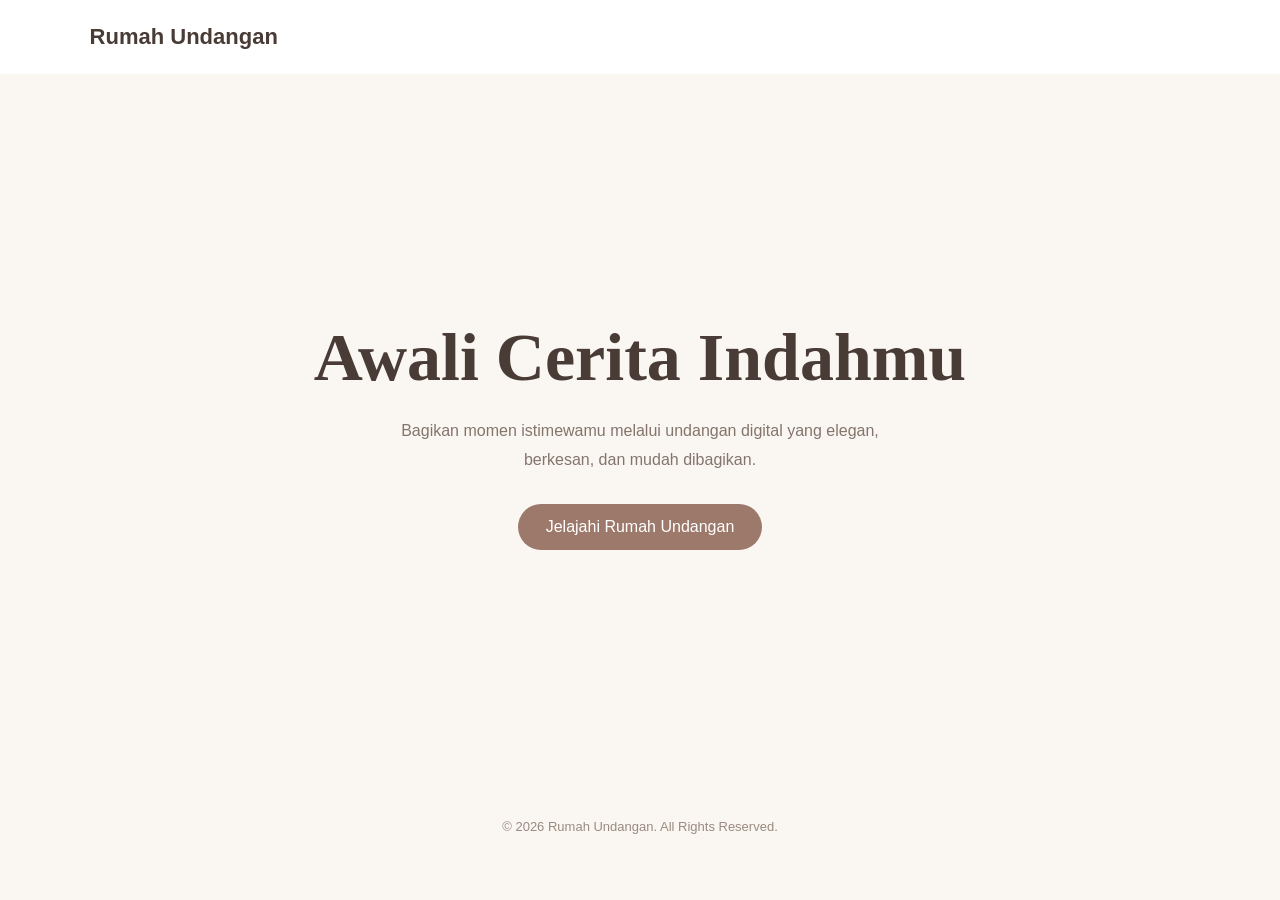
==== index.html @ f2d483fb "Index.html" ====
<!DOCTYPE html>
<html lang="id">
<head>
  <meta charset="UTF-8">
  <meta name="viewport" content="width=device-width, initial-scale=1.0">
  <meta name="theme-color" content="#f8f4ef">
  <title>Rumah Undangan | Undangan Digital</title>
  <meta name="description" content="Rumah Undangan - Layanan undangan digital elegan untuk hari istimewa Anda.">
  <style>
    * { box-sizing: border-box; margin: 0; padding: 0; }
    body {
      font-family: Arial, sans-serif;
      background: #faf7f2;
      color: #493b35;
    }
    header {
      padding: 24px 7%;
      display: flex;
      justify-content: space-between;
      align-items: center;
      background: white;
    }
    .logo { font-size: 22px; font-weight: bold; }
    .hero {
      min-height: 80vh;
      display: flex;
      flex-direction: column;
      justify-content: center;
      align-items: center;
      text-align: center;
      padding: 40px 20px;
    }
    .hero h1 {
      font-family: Georgia, serif;
      font-size: clamp(38px, 7vw, 68px);
      margin-bottom: 20px;
    }
    .hero p {
      max-width: 500px;
      line-height: 1.8;
      color: #84746b;
    }
    .button {
      display: inline-block;
      margin-top: 30px;
      padding: 14px 28px;
      border-radius: 30px;
      background: #9d796b;
      color: white;
      text-decoration: none;
    }
    footer {
      padding: 25px;
      text-align: center;
      color: #9a8a80;
      font-size: 13px;
    }
  </style>
</head>
<body>
  <header>
    <div class="logo">Rumah Undangan</div>
  </header>

  <main class="hero">
    <h1>Awali Cerita Indahmu</h1>
    <p>
      Bagikan momen istimewamu melalui undangan digital
      yang elegan, berkesan, dan mudah dibagikan.
    </p>
    <a href="#tentang" class="button">Jelajahi Rumah Undangan</a>
  </main>

  <footer id="tentang">
    © 2026 Rumah Undangan. All Rights Reserved.
  </footer>
</body>
</html>
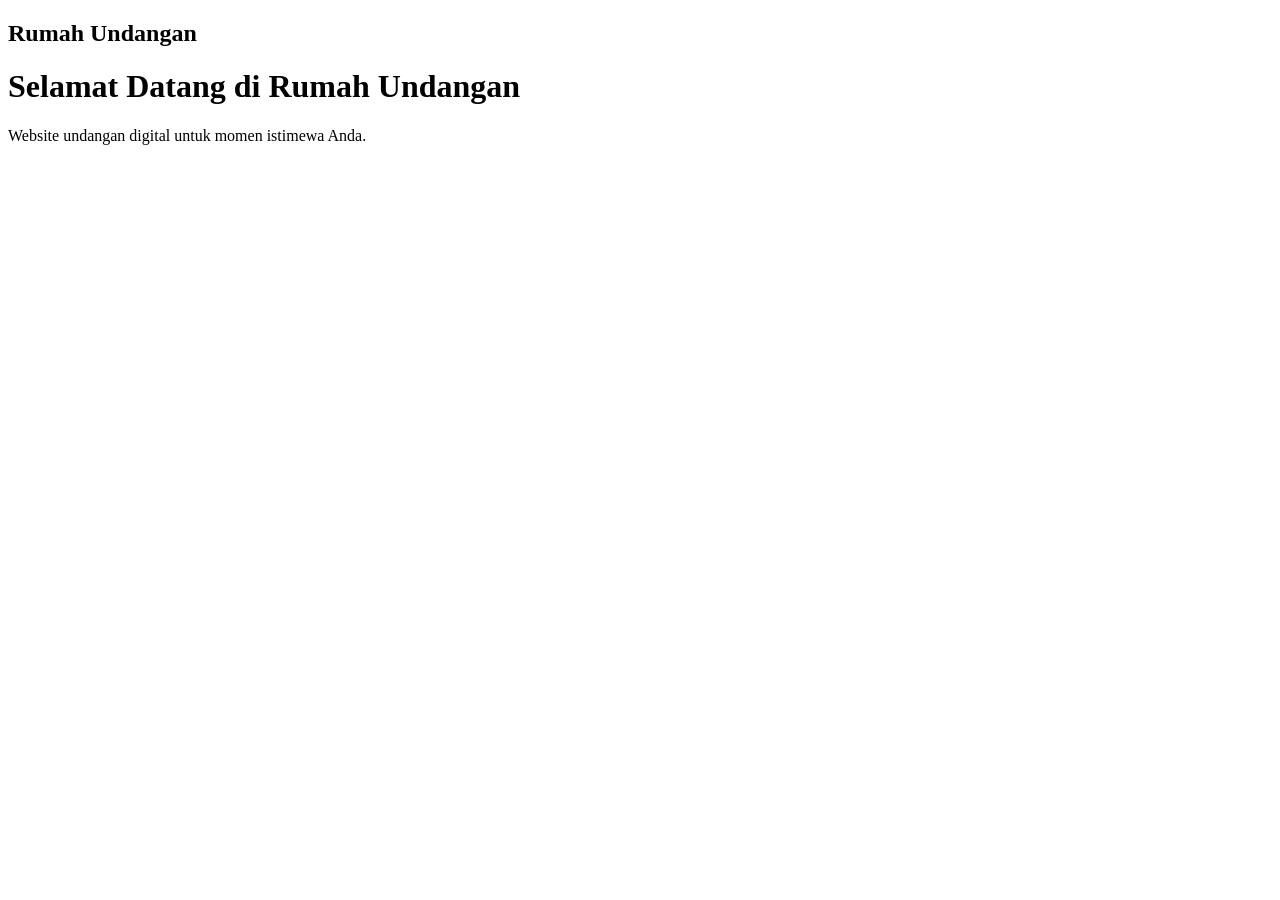
==== commit 4210bf46: "Refactor index.html structure and metadata Updated the title and description meta tags, modified the" ====
--- a/index.html
+++ b/index.html
@@ -4,76 +4,27 @@
 <head>
   <meta charset="UTF-8">
   <meta name="viewport" content="width=device-width, initial-scale=1.0">
-  <meta name="theme-color" content="#f8f4ef">
-  <title>Rumah Undangan | Undangan Digital</title>
-  <meta name="description" content="Rumah Undangan - Layanan undangan digital elegan untuk hari istimewa Anda.">
-  <style>
-    * { box-sizing: border-box; margin: 0; padding: 0; }
-    body {
-      font-family: Arial, sans-serif;
-      background: #faf7f2;
-      color: #493b35;
-    }
-    header {
-      padding: 24px 7%;
-      display: flex;
-      justify-content: space-between;
-      align-items: center;
-      background: white;
-    }
-    .logo { font-size: 22px; font-weight: bold; }
-    .hero {
-      min-height: 80vh;
-      display: flex;
-      flex-direction: column;
-      justify-content: center;
-      align-items: center;
-      text-align: center;
-      padding: 40px 20px;
-    }
-    .hero h1 {
-      font-family: Georgia, serif;
-      font-size: clamp(38px, 7vw, 68px);
-      margin-bottom: 20px;
-    }
-    .hero p {
-      max-width: 500px;
-      line-height: 1.8;
-      color: #84746b;
-    }
-    .button {
-      display: inline-block;
-      margin-top: 30px;
-      padding: 14px 28px;
-      border-radius: 30px;
-      background: #9d796b;
-      color: white;
-      text-decoration: none;
-    }
-    footer {
-      padding: 25px;
-      text-align: center;
-      color: #9a8a80;
-      font-size: 13px;
-    }
-  </style>
+
+  <title>Rumah Undangan</title>
+
+  <meta name="description"
+    content="Rumah Undangan - Undangan digital elegan untuk hari istimewa Anda.">
+
+  <link rel="stylesheet" href="assets/css/style.css">
 </head>
+
 <body>
-  <header>
-    <div class="logo">Rumah Undangan</div>
+
+  <header class="container">
+    <h2>Rumah Undangan</h2>
   </header>
 
-  <main class="hero">
-    <h1>Awali Cerita Indahmu</h1>
-    <p>
-      Bagikan momen istimewamu melalui undangan digital
-      yang elegan, berkesan, dan mudah dibagikan.
-    </p>
-    <a href="#tentang" class="button">Jelajahi Rumah Undangan</a>
+  <main class="container">
+    <h1>Selamat Datang di Rumah Undangan</h1>
+    <p>Website undangan digital untuk momen istimewa Anda.</p>
   </main>
 
-  <footer id="tentang">
-    © 2026 Rumah Undangan. All Rights Reserved.
-  </footer>
+  <script src="assets/js/main.js"></script>
+
 </body>
 </html>
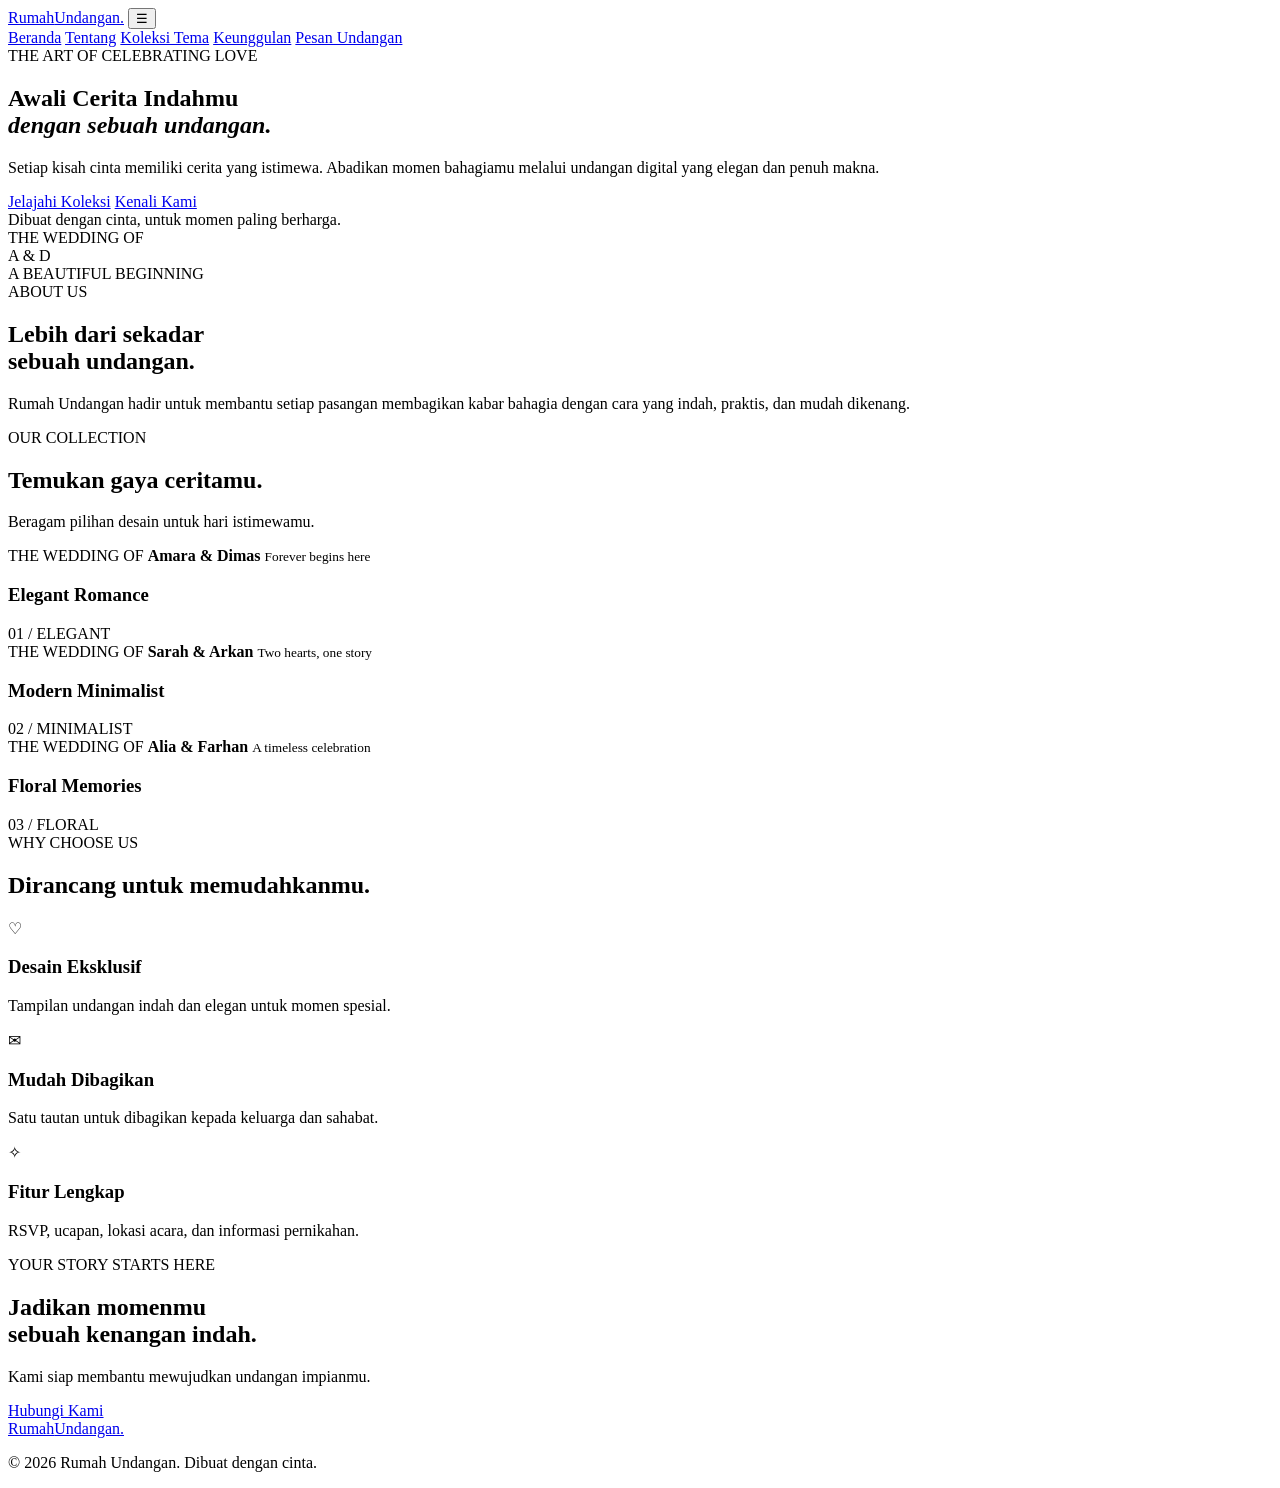
==== commit 76f7ad32: "Update title and enhance meta description in index.html" ====
--- a/index.html
+++ b/index.html
@@ -4,25 +4,170 @@
 <head>
   <meta charset="UTF-8">
   <meta name="viewport" content="width=device-width, initial-scale=1.0">
+  <meta name="theme-color" content="#faf7f2">
 
-  <title>Rumah Undangan</title>
+  <title>Rumah Undangan — Undangan Digital Elegan</title>
+  <meta name="description" content="Buat momen istimewamu semakin berkesan bersama Rumah Undangan.">
 
-  <meta name="description"
-    content="Rumah Undangan - Undangan digital elegan untuk hari istimewa Anda.">
+  <link rel="preconnect" href="https://fonts.googleapis.com">
+  <link rel="preconnect" href="https://fonts.gstatic.com" crossorigin>
+  <link href="https://fonts.googleapis.com/css2?family=DM+Sans:wght@400;500;600;700&family=Playfair+Display:wght@400;500;600;700&display=swap" rel="stylesheet">
 
   <link rel="stylesheet" href="assets/css/style.css">
 </head>
 
 <body>
 
-  <header class="container">
-    <h2>Rumah Undangan</h2>
+  <header class="navbar">
+    <a href="#" class="brand">Rumah<span>Undangan.</span></a>
+
+    <button class="menu-toggle" id="menuToggle" aria-label="Buka menu" aria-expanded="false">
+      ☰
+    </button>
+
+    <nav class="nav-links" id="navLinks">
+      <a href="#home">Beranda</a>
+      <a href="#tentang">Tentang</a>
+      <a href="#tema">Koleksi Tema</a>
+      <a href="#fitur">Keunggulan</a>
+      <a href="#kontak" class="nav-cta">Pesan Undangan</a>
+    </nav>
   </header>
 
-  <main class="container">
-    <h1>Selamat Datang di Rumah Undangan</h1>
-    <p>Website undangan digital untuk momen istimewa Anda.</p>
+  <main>
+
+    <section class="hero" id="home">
+      <div class="hero-content">
+        <span class="eyebrow">THE ART OF CELEBRATING LOVE</span>
+
+        <h1>Awali Cerita Indahmu<br>
+          <em>dengan sebuah undangan.</em>
+        </h1>
+
+        <p>
+          Setiap kisah cinta memiliki cerita yang istimewa.
+          Abadikan momen bahagiamu melalui undangan digital
+          yang elegan dan penuh makna.
+        </p>
+
+        <div class="hero-actions">
+          <a href="#tema" class="btn-primary">Jelajahi Koleksi</a>
+          <a href="#tentang" class="btn-secondary">Kenali Kami</a>
+        </div>
+
+        <div class="hero-note">
+          Dibuat dengan cinta, untuk momen paling berharga.
+        </div>
+      </div>
+
+      <div class="hero-decoration">
+        <div class="decoration-card">
+          <span class="card-small">THE WEDDING OF</span>
+          <div class="card-names">A & D</div>
+          <div class="card-line"></div>
+          <span class="card-date">A BEAUTIFUL BEGINNING</span>
+        </div>
+      </div>
+    </section>
+
+    <section class="intro section" id="tentang">
+      <span class="eyebrow">ABOUT US</span>
+      <h2>Lebih dari sekadar<br>sebuah undangan.</h2>
+      <p>
+        Rumah Undangan hadir untuk membantu setiap pasangan
+        membagikan kabar bahagia dengan cara yang indah,
+        praktis, dan mudah dikenang.
+      </p>
+    </section>
+
+    <section class="themes section" id="tema">
+      <div class="section-heading">
+        <div>
+          <span class="eyebrow">OUR COLLECTION</span>
+          <h2>Temukan gaya ceritamu.</h2>
+        </div>
+        <p>Beragam pilihan desain untuk hari istimewamu.</p>
+      </div>
+
+      <div class="theme-grid">
+        <article class="theme-card">
+          <div class="theme-preview theme-one">
+            <span>THE WEDDING OF</span>
+            <strong>Amara & Dimas</strong>
+            <small>Forever begins here</small>
+          </div>
+          <div class="theme-info">
+            <h3>Elegant Romance</h3>
+            <span>01 / ELEGANT</span>
+          </div>
+        </article>
+
+        <article class="theme-card">
+          <div class="theme-preview theme-two">
+            <span>THE WEDDING OF</span>
+            <strong>Sarah & Arkan</strong>
+            <small>Two hearts, one story</small>
+          </div>
+          <div class="theme-info">
+            <h3>Modern Minimalist</h3>
+            <span>02 / MINIMALIST</span>
+          </div>
+        </article>
+
+        <article class="theme-card">
+          <div class="theme-preview theme-three">
+            <span>THE WEDDING OF</span>
+            <strong>Alia & Farhan</strong>
+            <small>A timeless celebration</small>
+          </div>
+          <div class="theme-info">
+            <h3>Floral Memories</h3>
+            <span>03 / FLORAL</span>
+          </div>
+        </article>
+      </div>
+    </section>
+
+    <section class="features section" id="fitur">
+      <span class="eyebrow">WHY CHOOSE US</span>
+      <h2>Dirancang untuk memudahkanmu.</h2>
+
+      <div class="feature-grid">
+        <article>
+          <div class="feature-icon">♡</div>
+          <h3>Desain Eksklusif</h3>
+          <p>Tampilan undangan indah dan elegan untuk momen spesial.</p>
+        </article>
+
+        <article>
+          <div class="feature-icon">✉</div>
+          <h3>Mudah Dibagikan</h3>
+          <p>Satu tautan untuk dibagikan kepada keluarga dan sahabat.</p>
+        </article>
+
+        <article>
+          <div class="feature-icon">✧</div>
+          <h3>Fitur Lengkap</h3>
+          <p>RSVP, ucapan, lokasi acara, dan informasi pernikahan.</p>
+        </article>
+      </div>
+    </section>
+
+    <section class="closing section" id="kontak">
+      <span class="eyebrow">YOUR STORY STARTS HERE</span>
+      <h2>Jadikan momenmu<br>sebuah kenangan indah.</h2>
+      <p>Kami siap membantu mewujudkan undangan impianmu.</p>
+      <a href="https://wa.me/62XXXXXXXXXXX" class="btn-primary">
+        Hubungi Kami
+      </a>
+    </section>
+
   </main>
+
+  <footer>
+    <a href="#" class="brand">Rumah<span>Undangan.</span></a>
+    <p>© 2026 Rumah Undangan. Dibuat dengan cinta.</p>
+  </footer>
 
   <script src="assets/js/main.js"></script>
 
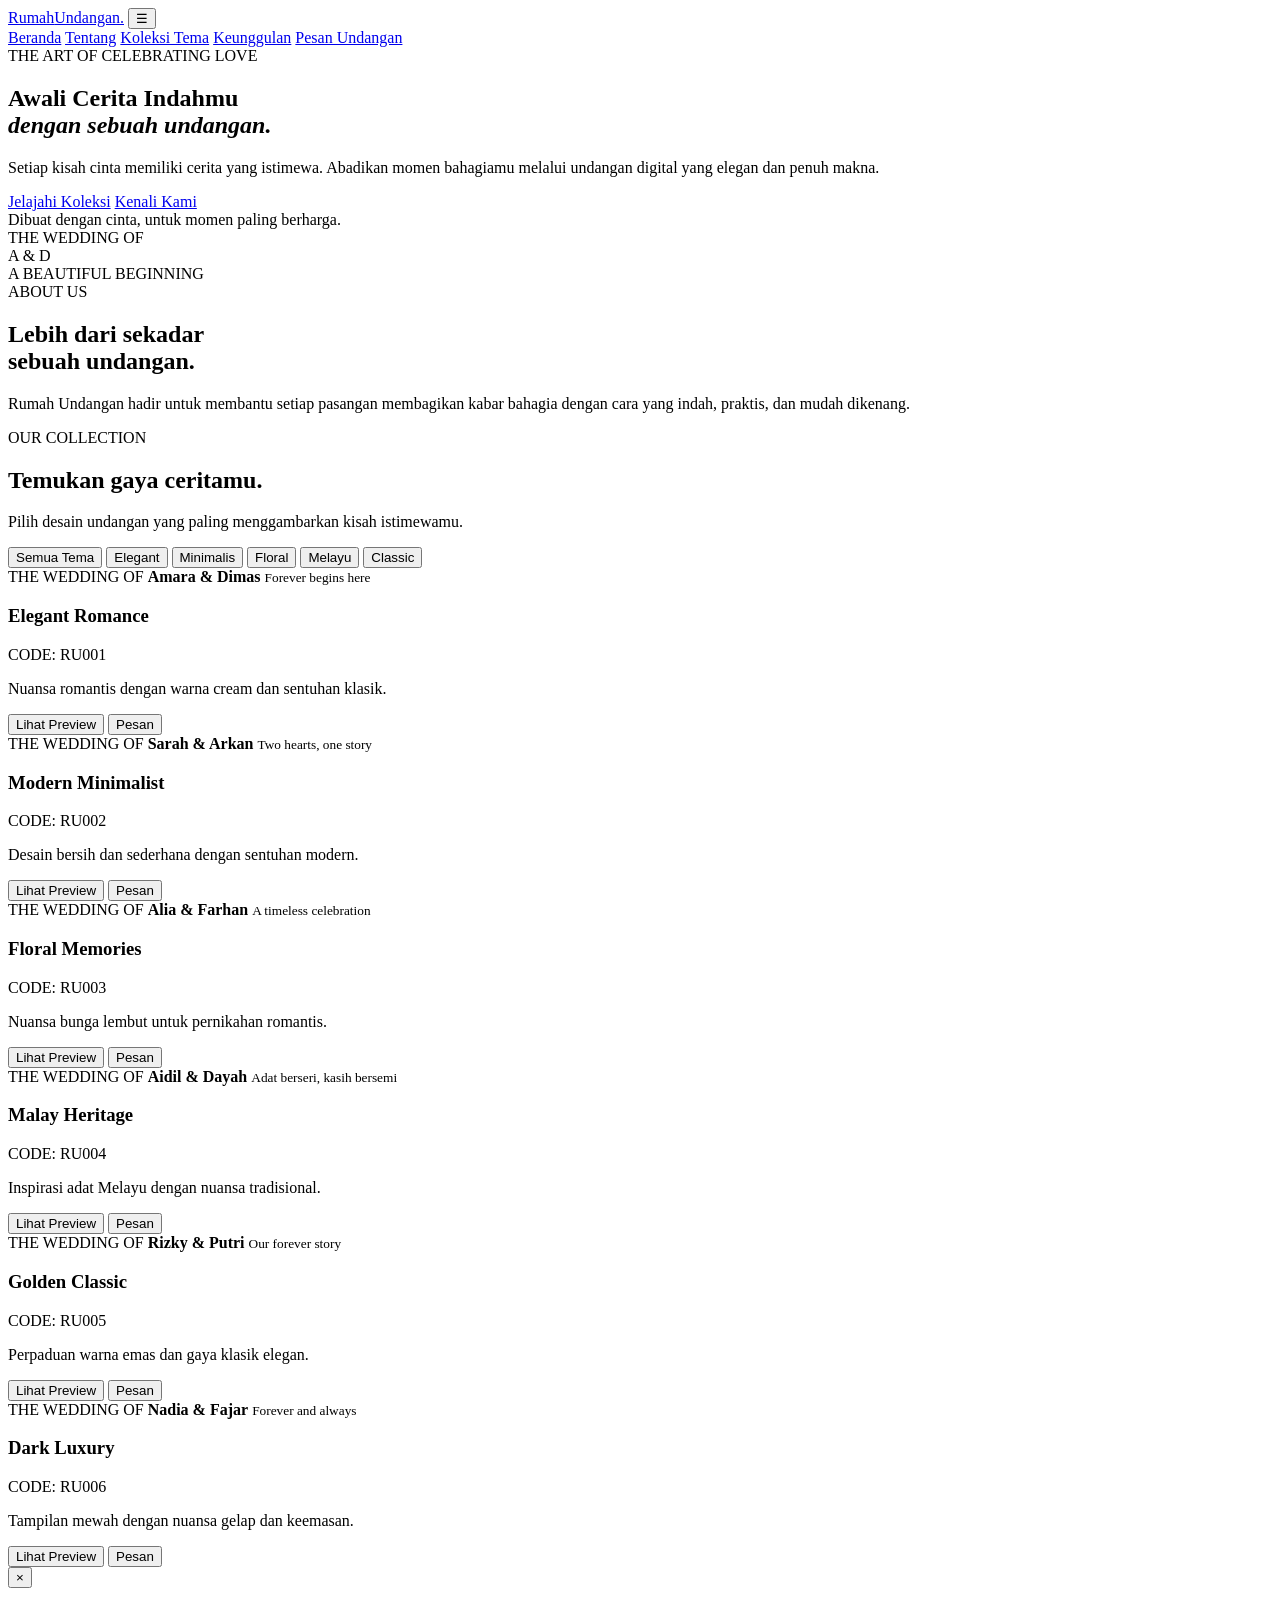
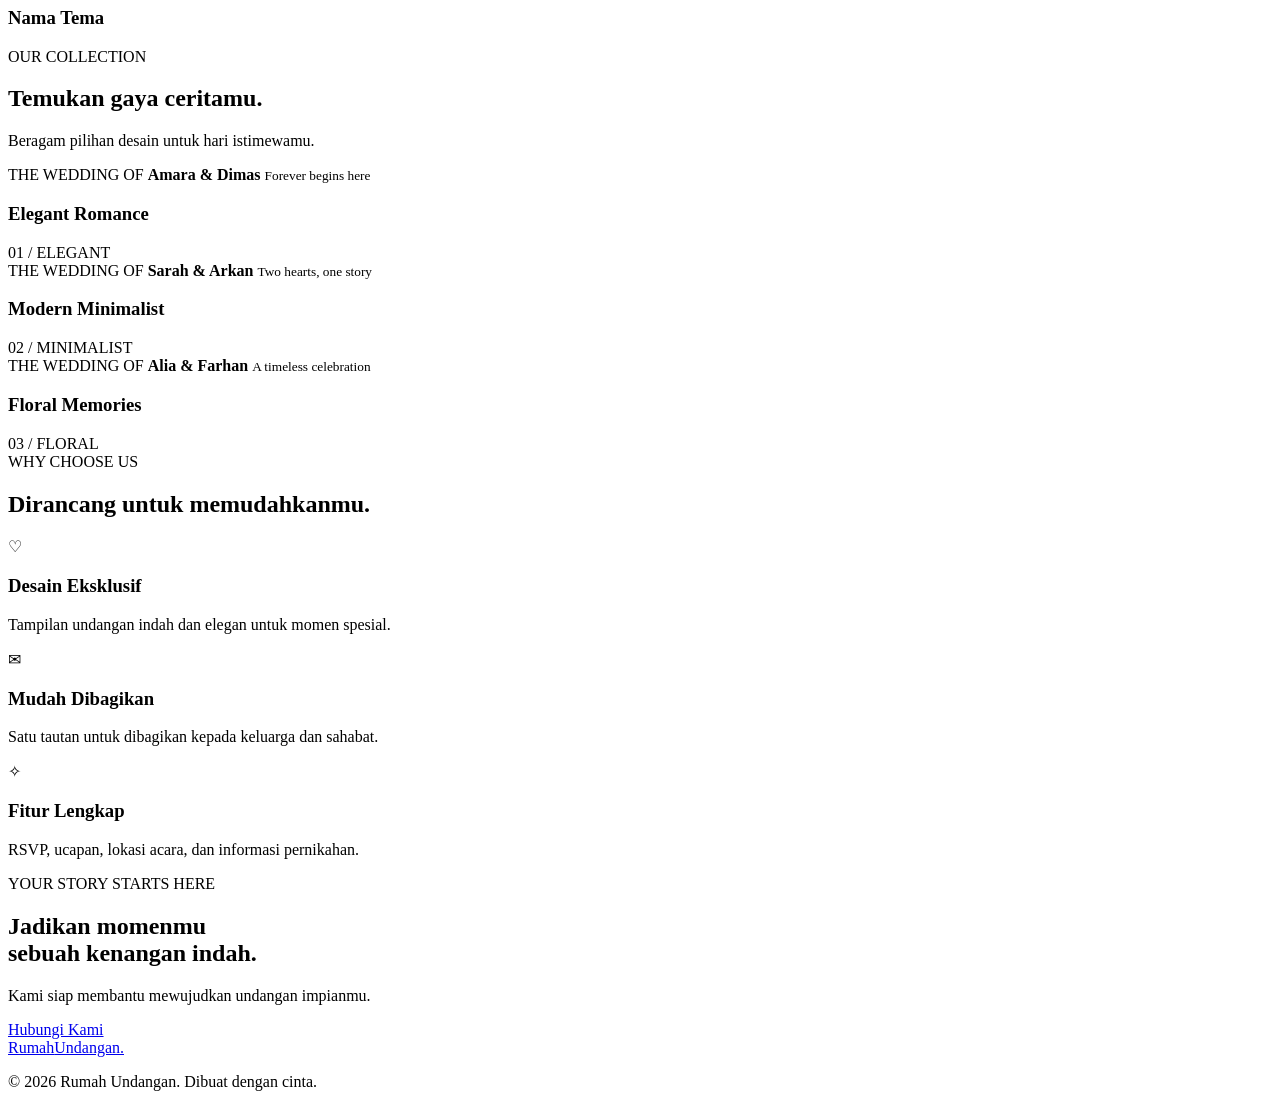
==== commit d775c947: "Add theme section with various wedding themes" ====
--- a/index.html
+++ b/index.html
@@ -80,7 +80,173 @@
       </p>
     </section>
 
-    <section class="themes section" id="tema">
+    
+<section class="themes section" id="tema">
+
+  <div class="section-heading">
+    <div>
+      <span class="eyebrow">OUR COLLECTION</span>
+      <h2>Temukan gaya ceritamu.</h2>
+    </div>
+    <p>Pilih desain undangan yang paling menggambarkan kisah istimewamu.</p>
+  </div>
+
+  <div class="theme-filters">
+    <button class="filter-btn active" data-filter="all">Semua Tema</button>
+    <button class="filter-btn" data-filter="elegant">Elegant</button>
+    <button class="filter-btn" data-filter="minimal">Minimalis</button>
+    <button class="filter-btn" data-filter="floral">Floral</button>
+    <button class="filter-btn" data-filter="malay">Melayu</button>
+    <button class="filter-btn" data-filter="classic">Classic</button>
+  </div>
+
+  <div class="theme-grid">
+
+    <article class="theme-card catalog-card"
+      data-category="elegant"
+      data-name="Elegant Romance"
+      data-code="RU001">
+
+      <div class="theme-preview preview-elegant">
+        <span>THE WEDDING OF</span>
+        <strong>Amara & Dimas</strong>
+        <small>Forever begins here</small>
+      </div>
+
+      <div class="theme-info">
+        <h3>Elegant Romance</h3>
+        <div class="theme-code">CODE: RU001</div>
+        <p class="theme-description">Nuansa romantis dengan warna cream dan sentuhan klasik.</p>
+        <div class="theme-actions">
+          <button class="preview-theme">Lihat Preview</button>
+          <button class="order-theme">Pesan</button>
+        </div>
+      </div>
+    </article>
+
+    <article class="theme-card catalog-card"
+      data-category="minimal"
+      data-name="Modern Minimalist"
+      data-code="RU002">
+
+      <div class="theme-preview preview-minimal">
+        <span>THE WEDDING OF</span>
+        <strong>Sarah & Arkan</strong>
+        <small>Two hearts, one story</small>
+      </div>
+
+      <div class="theme-info">
+        <h3>Modern Minimalist</h3>
+        <div class="theme-code">CODE: RU002</div>
+        <p class="theme-description">Desain bersih dan sederhana dengan sentuhan modern.</p>
+        <div class="theme-actions">
+          <button class="preview-theme">Lihat Preview</button>
+          <button class="order-theme">Pesan</button>
+        </div>
+      </div>
+    </article>
+
+    <article class="theme-card catalog-card"
+      data-category="floral"
+      data-name="Floral Memories"
+      data-code="RU003">
+
+      <div class="theme-preview preview-floral">
+        <span>THE WEDDING OF</span>
+        <strong>Alia & Farhan</strong>
+        <small>A timeless celebration</small>
+      </div>
+
+      <div class="theme-info">
+        <h3>Floral Memories</h3>
+        <div class="theme-code">CODE: RU003</div>
+        <p class="theme-description">Nuansa bunga lembut untuk pernikahan romantis.</p>
+        <div class="theme-actions">
+          <button class="preview-theme">Lihat Preview</button>
+          <button class="order-theme">Pesan</button>
+        </div>
+      </div>
+    </article>
+
+    <article class="theme-card catalog-card"
+      data-category="malay"
+      data-name="Malay Heritage"
+      data-code="RU004">
+
+      <div class="theme-preview preview-malay">
+        <span>THE WEDDING OF</span>
+        <strong>Aidil & Dayah</strong>
+        <small>Adat berseri, kasih bersemi</small>
+      </div>
+
+      <div class="theme-info">
+        <h3>Malay Heritage</h3>
+        <div class="theme-code">CODE: RU004</div>
+        <p class="theme-description">Inspirasi adat Melayu dengan nuansa tradisional.</p>
+        <div class="theme-actions">
+          <button class="preview-theme">Lihat Preview</button>
+          <button class="order-theme">Pesan</button>
+        </div>
+      </div>
+    </article>
+
+    <article class="theme-card catalog-card"
+      data-category="classic"
+      data-name="Golden Classic"
+      data-code="RU005">
+
+      <div class="theme-preview preview-classic">
+        <span>THE WEDDING OF</span>
+        <strong>Rizky & Putri</strong>
+        <small>Our forever story</small>
+      </div>
+
+      <div class="theme-info">
+        <h3>Golden Classic</h3>
+        <div class="theme-code">CODE: RU005</div>
+        <p class="theme-description">Perpaduan warna emas dan gaya klasik elegan.</p>
+        <div class="theme-actions">
+          <button class="preview-theme">Lihat Preview</button>
+          <button class="order-theme">Pesan</button>
+        </div>
+      </div>
+    </article>
+
+    <article class="theme-card catalog-card"
+      data-category="elegant"
+      data-name="Dark Luxury"
+      data-code="RU006">
+
+      <div class="theme-preview preview-dark">
+        <span>THE WEDDING OF</span>
+        <strong>Nadia & Fajar</strong>
+        <small>Forever and always</small>
+      </div>
+
+      <div class="theme-info">
+        <h3>Dark Luxury</h3>
+        <div class="theme-code">CODE: RU006</div>
+        <p class="theme-description">Tampilan mewah dengan nuansa gelap dan keemasan.</p>
+        <div class="theme-actions">
+          <button class="preview-theme">Lihat Preview</button>
+          <button class="order-theme">Pesan</button>
+        </div>
+      </div>
+    </article>
+
+  </div>
+
+</section>
+
+<div class="theme-modal" id="themeModal">
+  <div class="modal-content">
+    <button class="modal-close" aria-label="Tutup">&times;</button>
+    <div class="modal-preview"></div>
+    <h3 class="modal-title">Nama Tema</h3>
+    <p class="modal-description"></p>
+  </div>
+</div>
+    
       <div class="section-heading">
         <div>
           <span class="eyebrow">OUR COLLECTION</span>
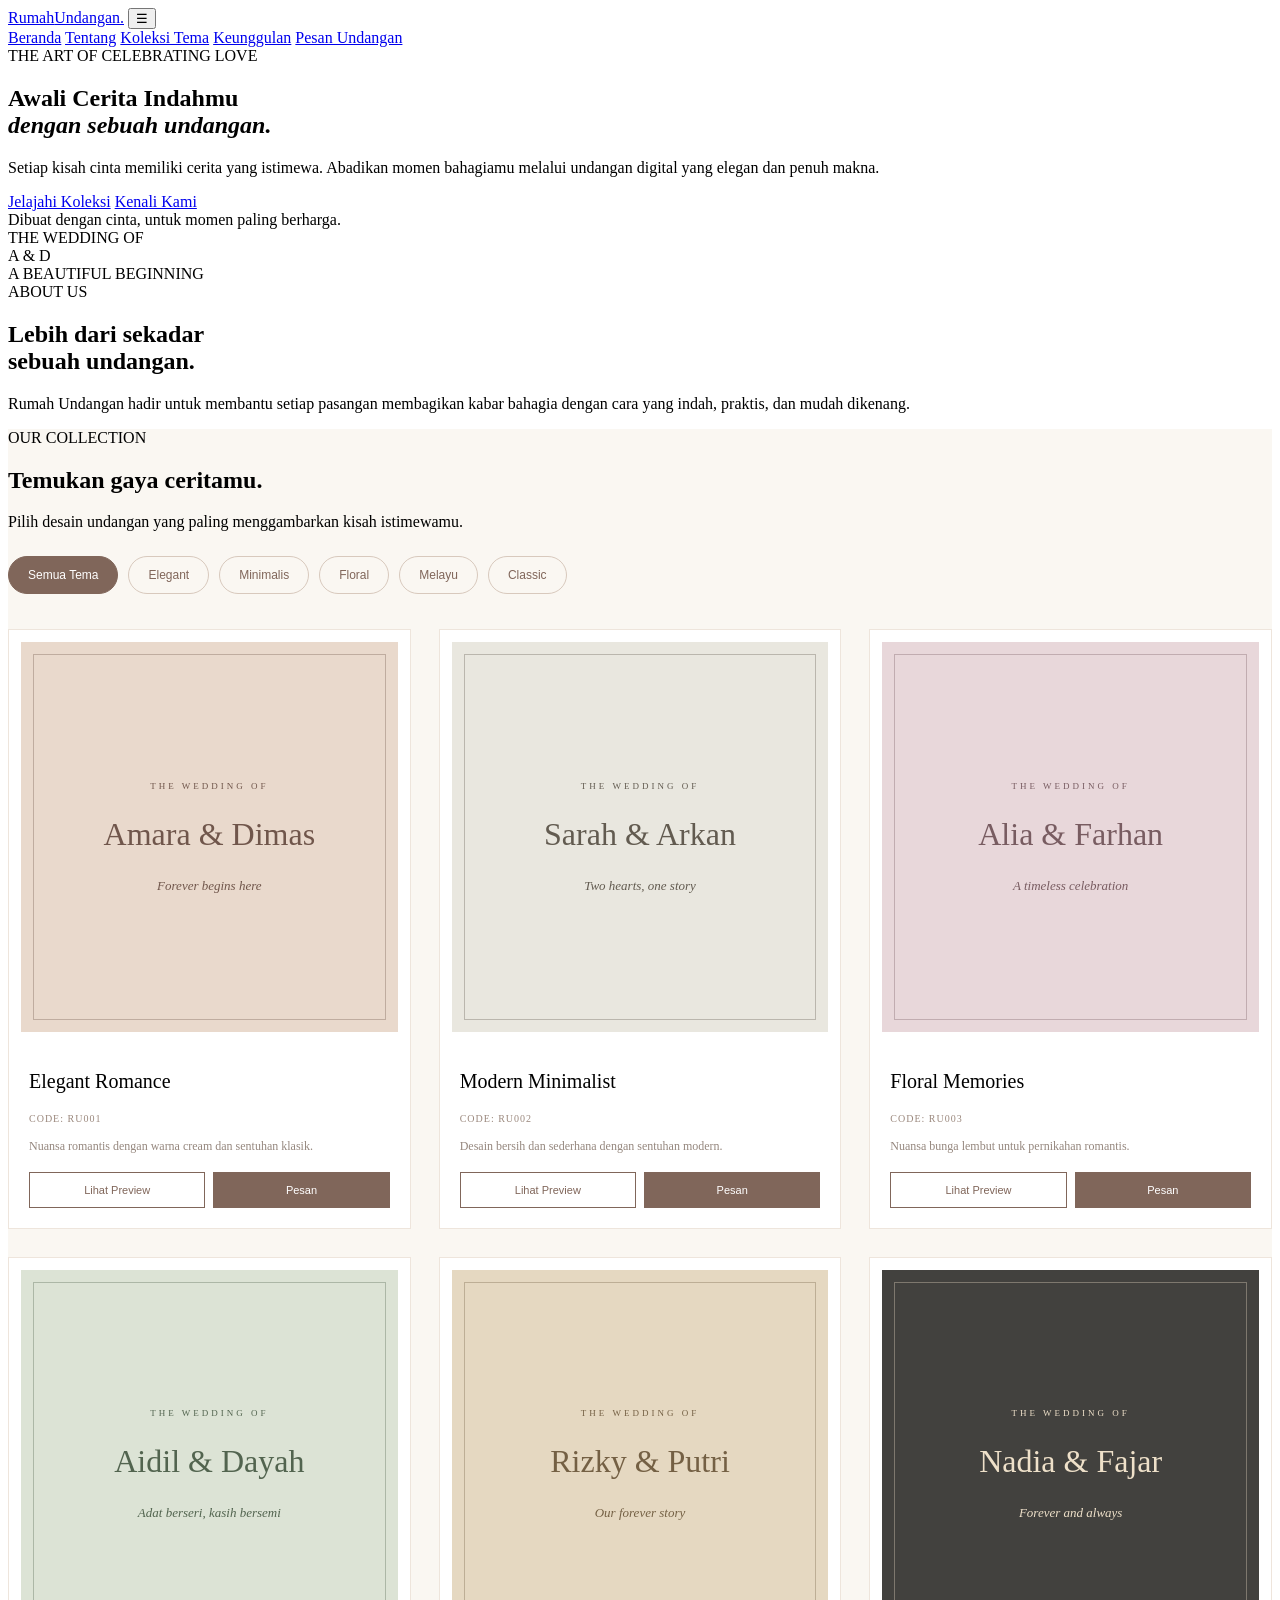
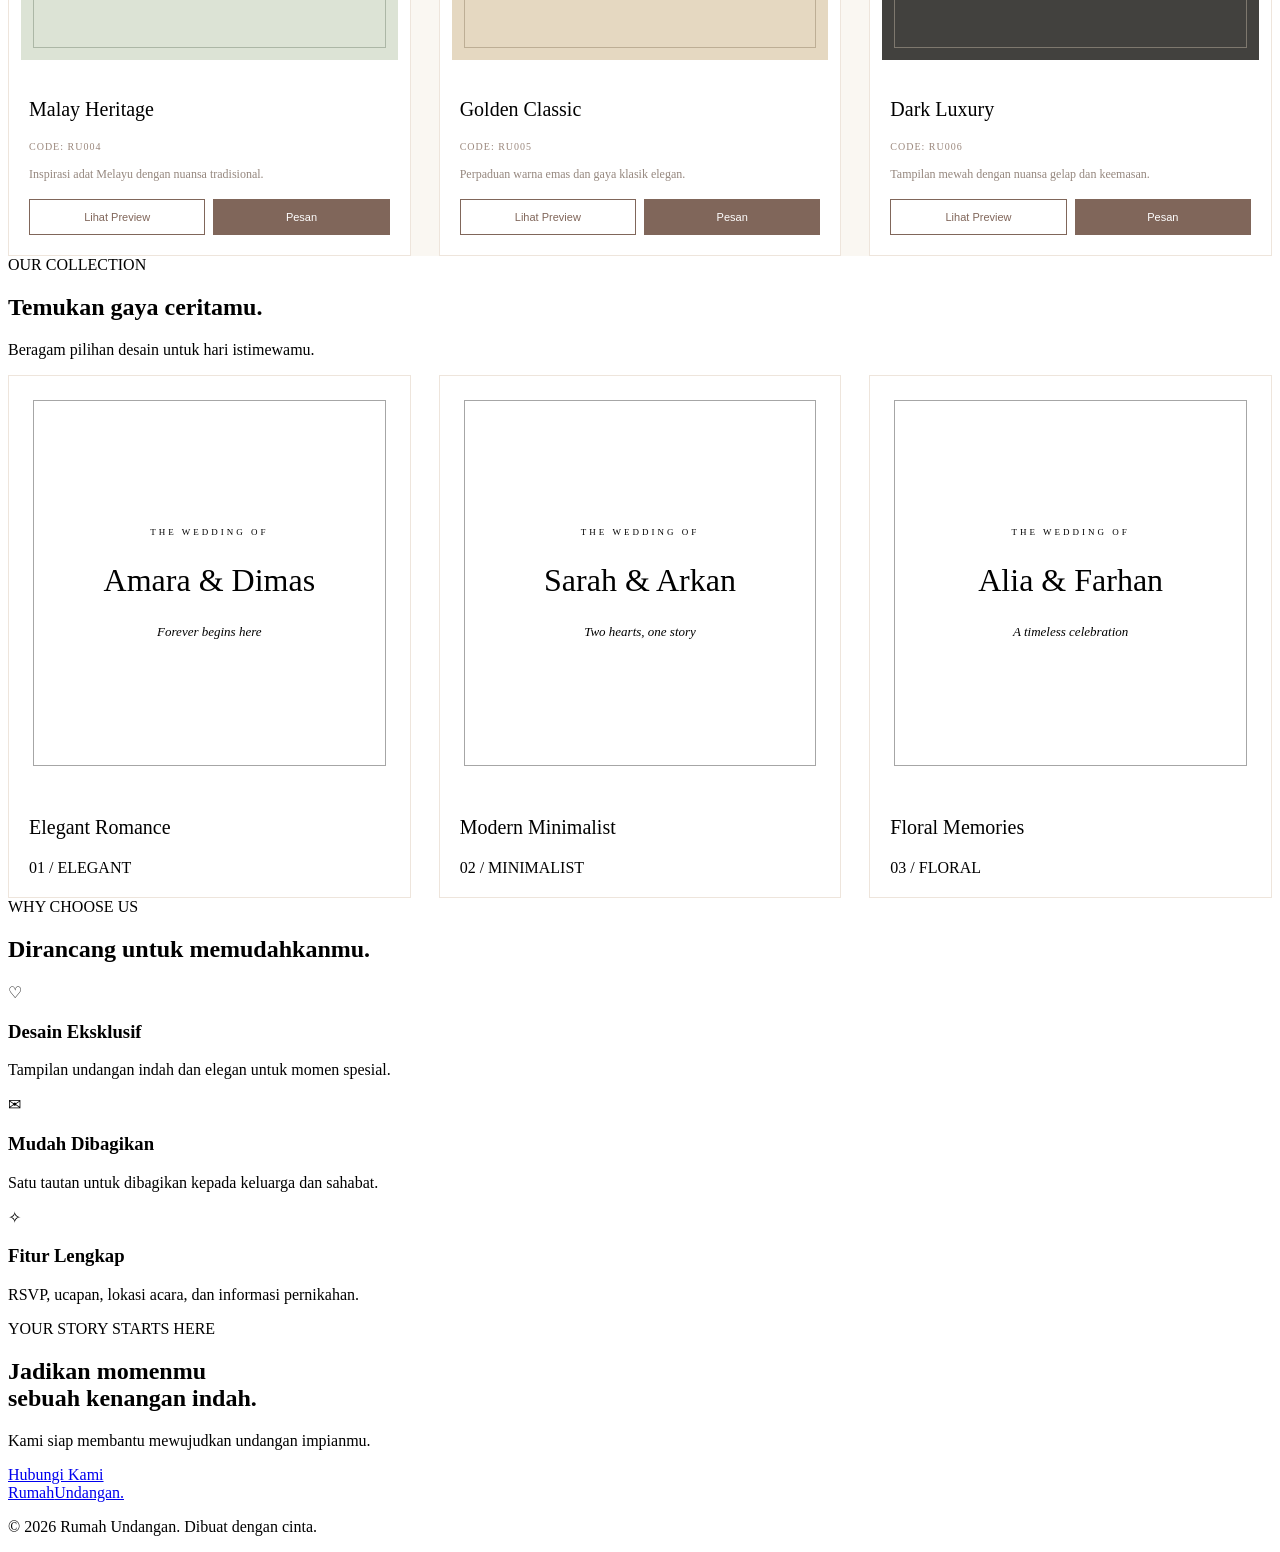
==== commit 19bb0c12: "Add themes.css and themes.js to index.html" ====
--- a/index.html
+++ b/index.html
@@ -14,6 +14,7 @@
   <link href="https://fonts.googleapis.com/css2?family=DM+Sans:wght@400;500;600;700&family=Playfair+Display:wght@400;500;600;700&display=swap" rel="stylesheet">
 
   <link rel="stylesheet" href="assets/css/style.css">
+  <link rel="stylesheet" href="assets/css/themes.css">
 </head>
 
 <body>
@@ -336,6 +337,7 @@
   </footer>
 
   <script src="assets/js/main.js"></script>
+  <script src="assets/js/themes.js"></script>
 
 </body>
 </html>
--- a/assets/css/themes.css
+++ b/assets/css/themes.css
@@ -0,0 +1,253 @@
+
+/* THEME CATALOG */
+
+.themes {
+  background: #faf7f2;
+}
+
+.theme-filters {
+  display: flex;
+  flex-wrap: wrap;
+  gap: 10px;
+  margin: 25px 0 35px;
+}
+
+.filter-btn {
+  border: 1px solid #d8c9bd;
+  background: transparent;
+  color: #80665a;
+  padding: 11px 19px;
+  border-radius: 30px;
+  font-size: 12px;
+  cursor: pointer;
+  transition: .25s;
+}
+
+.filter-btn:hover,
+.filter-btn.active {
+  background: #80665a;
+  border-color: #80665a;
+  color: white;
+}
+
+.theme-grid {
+  display: grid;
+  grid-template-columns: repeat(3, minmax(0, 1fr));
+  gap: 28px;
+}
+
+.theme-card {
+  background: white;
+  border: 1px solid #eee5dc;
+  padding: 12px;
+  transition: transform .3s, box-shadow .3s;
+}
+
+.theme-card:hover {
+  transform: translateY(-5px);
+  box-shadow: 0 15px 35px rgba(80,55,40,.09);
+}
+
+.theme-preview {
+  min-height: 340px;
+  position: relative;
+  overflow: hidden;
+  display: flex;
+  flex-direction: column;
+  justify-content: center;
+  align-items: center;
+  text-align: center;
+  padding: 25px;
+}
+
+.theme-preview::before {
+  content: "";
+  position: absolute;
+  inset: 12px;
+  border: 1px solid currentColor;
+  opacity: .35;
+  pointer-events: none;
+}
+
+.theme-preview > * {
+  position: relative;
+}
+
+.theme-preview span {
+  font-size: 9px;
+  letter-spacing: 3px;
+}
+
+.theme-preview strong {
+  font-family: "Playfair Display", serif;
+  font-size: 32px;
+  font-weight: 500;
+  margin: 25px 0;
+}
+
+.theme-preview small {
+  font-family: "Playfair Display", serif;
+  font-style: italic;
+  font-size: 13px;
+}
+
+.preview-elegant {
+  background: #e9d9cc;
+  color: #70564b;
+}
+
+.preview-minimal {
+  background: #e9e7df;
+  color: #625b50;
+}
+
+.preview-floral {
+  background: #e8d7da;
+  color: #785c61;
+}
+
+.preview-malay {
+  background: #dce3d5;
+  color: #52644f;
+}
+
+.preview-classic {
+  background: #e5d8c1;
+  color: #746044;
+}
+
+.preview-dark {
+  background: #42413e;
+  color: #eee0c9;
+}
+
+.theme-info {
+  padding: 18px 8px 8px;
+}
+
+.theme-info h3 {
+  font-family: "Playfair Display", serif;
+  font-size: 20px;
+  font-weight: 500;
+}
+
+.theme-code {
+  color: #9b887d;
+  font-size: 10px;
+  letter-spacing: 1px;
+  margin-top: 6px;
+}
+
+.theme-description {
+  color: #95877e;
+  font-size: 12px;
+  line-height: 1.7;
+  margin: 12px 0;
+}
+
+.theme-actions {
+  display: flex;
+  gap: 8px;
+  margin-top: 15px;
+}
+
+.theme-actions button {
+  flex: 1;
+  border: 1px solid #80665a;
+  background: transparent;
+  color: #80665a;
+  padding: 11px 8px;
+  font-size: 11px;
+  cursor: pointer;
+}
+
+.theme-actions button:last-child {
+  background: #80665a;
+  color: white;
+}
+
+.theme-actions button:hover {
+  opacity: .8;
+}
+
+.theme-empty {
+  display: none;
+  text-align: center;
+  padding: 50px 10px;
+  color: #95877e;
+}
+
+.theme-modal {
+  position: fixed;
+  inset: 0;
+  z-index: 1000;
+  background: rgba(30,25,22,.65);
+  display: none;
+  align-items: center;
+  justify-content: center;
+  padding: 20px;
+}
+
+.theme-modal.show {
+  display: flex;
+}
+
+.modal-content {
+  background: #faf7f2;
+  width: min(420px, 100%);
+  padding: 20px;
+  position: relative;
+  text-align: center;
+}
+
+.modal-close {
+  position: absolute;
+  right: 15px;
+  top: 12px;
+  background: none;
+  border: 0;
+  font-size: 25px;
+  cursor: pointer;
+  color: #80665a;
+}
+
+.modal-preview {
+  margin-top: 35px;
+}
+
+.modal-preview .theme-preview {
+  min-height: 350px;
+}
+
+.modal-content h3 {
+  font-family: "Playfair Display", serif;
+  font-size: 25px;
+  margin: 20px 0 8px;
+}
+
+.modal-content p {
+  color: #95877e;
+  font-size: 13px;
+  line-height: 1.7;
+}
+
+@media(max-width:850px) {
+  .theme-grid {
+    grid-template-columns: repeat(2, minmax(0,1fr));
+  }
+}
+
+@media(max-width:550px) {
+  .theme-grid {
+    grid-template-columns: 1fr;
+  }
+
+  .theme-preview {
+    min-height: 390px;
+  }
+
+  .theme-actions button {
+    padding: 12px 5px;
+  }
+}
+a
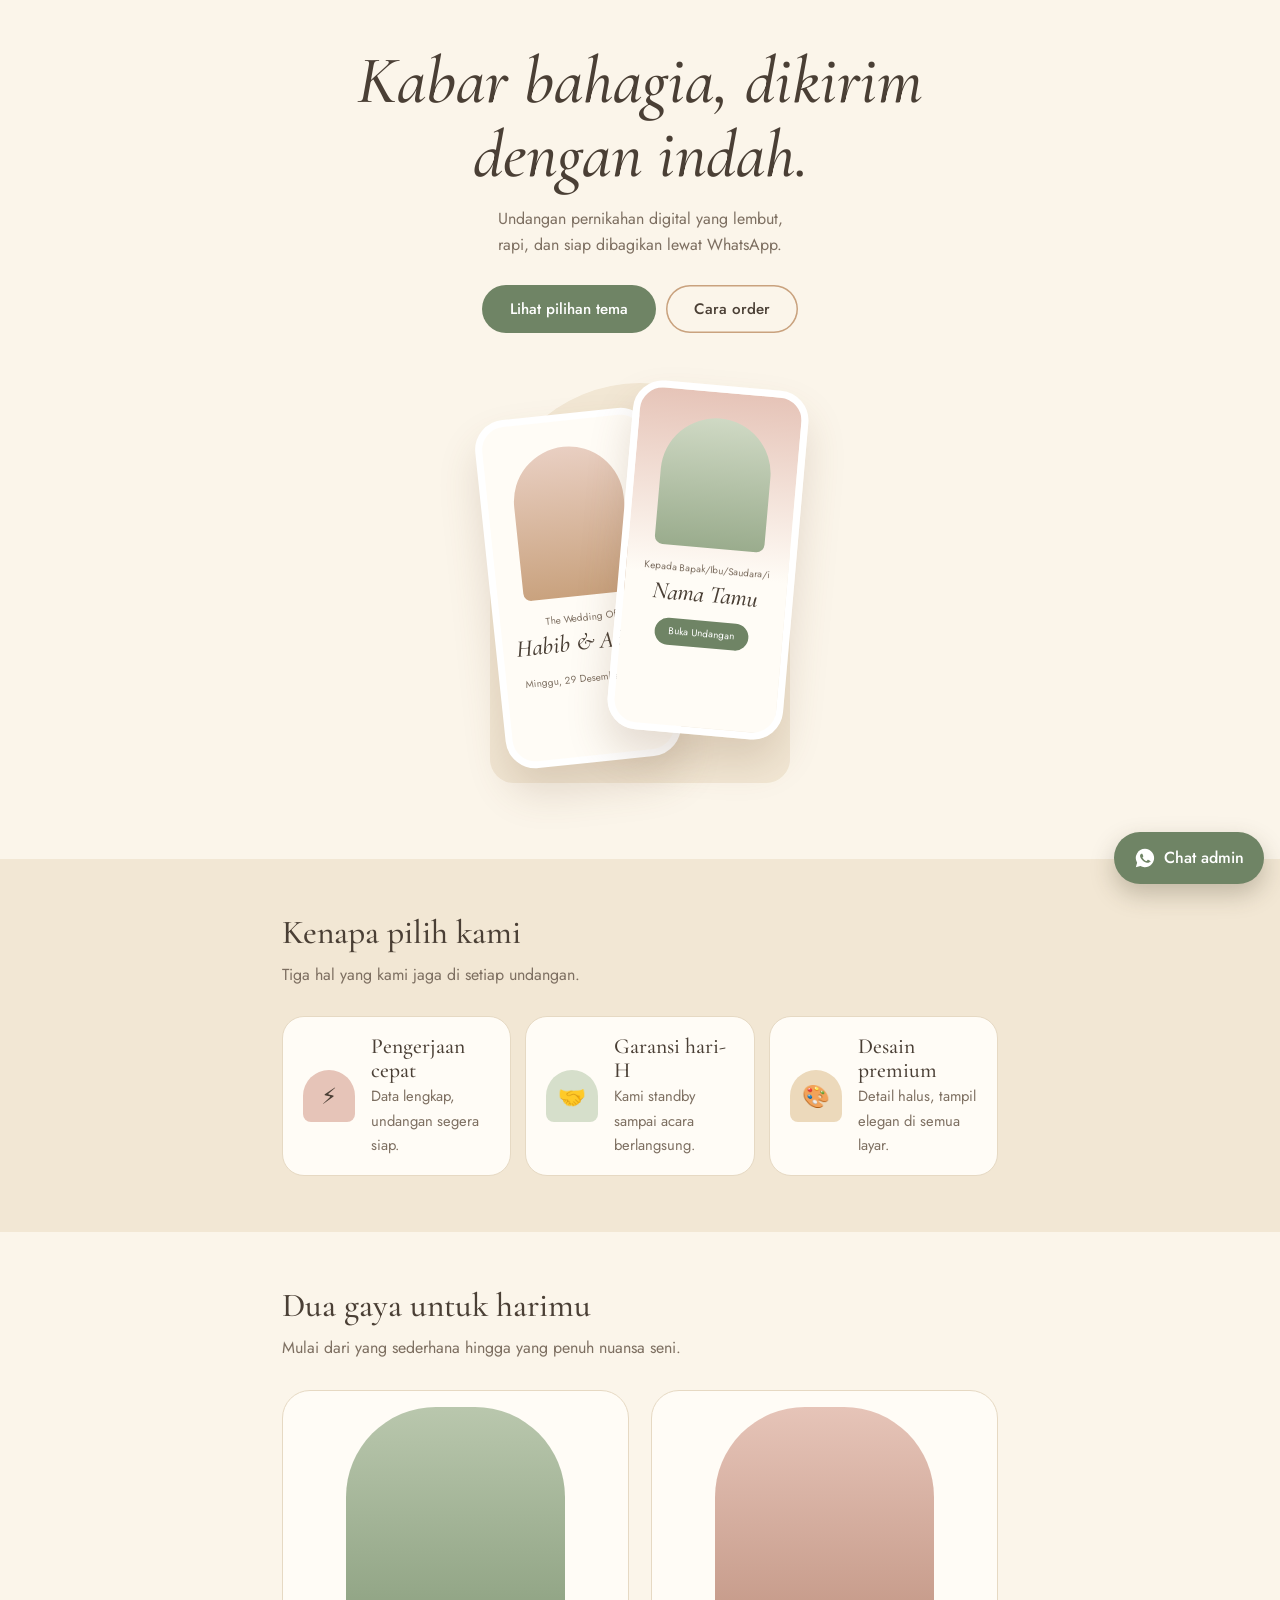
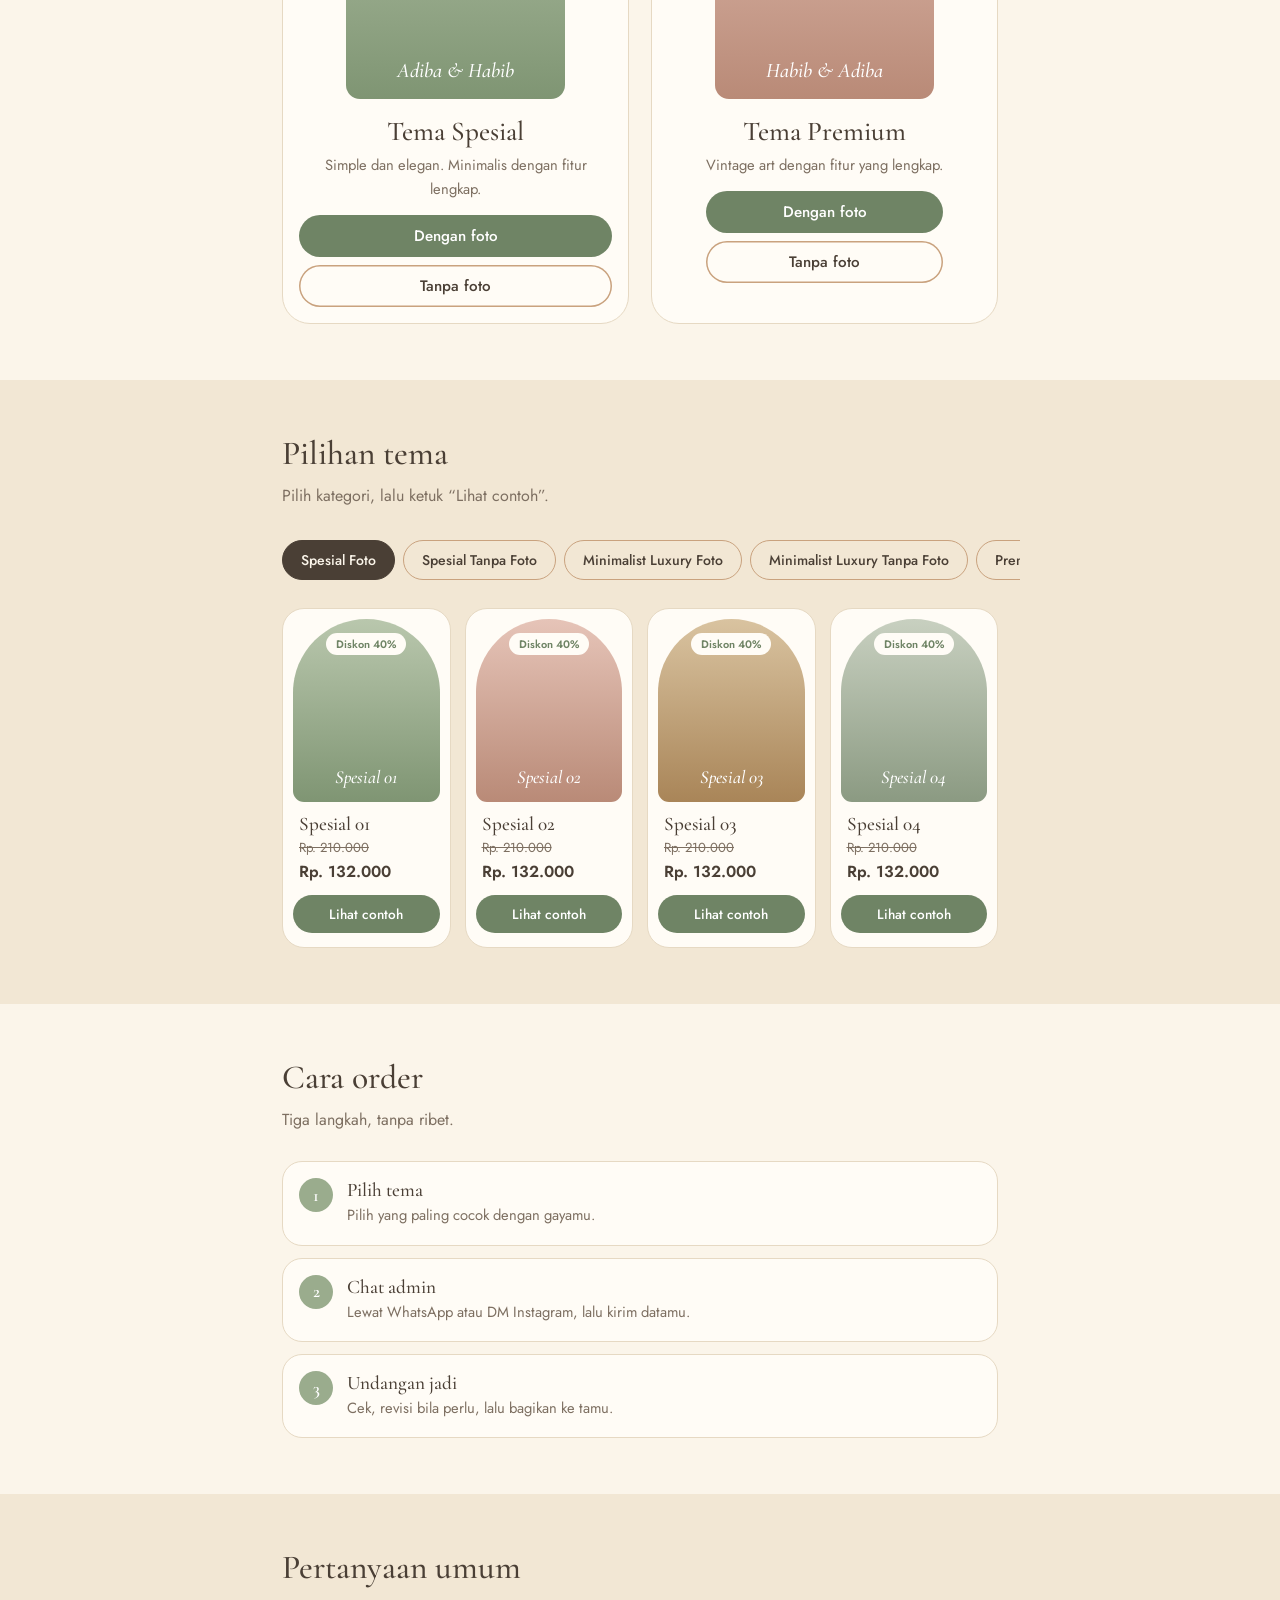
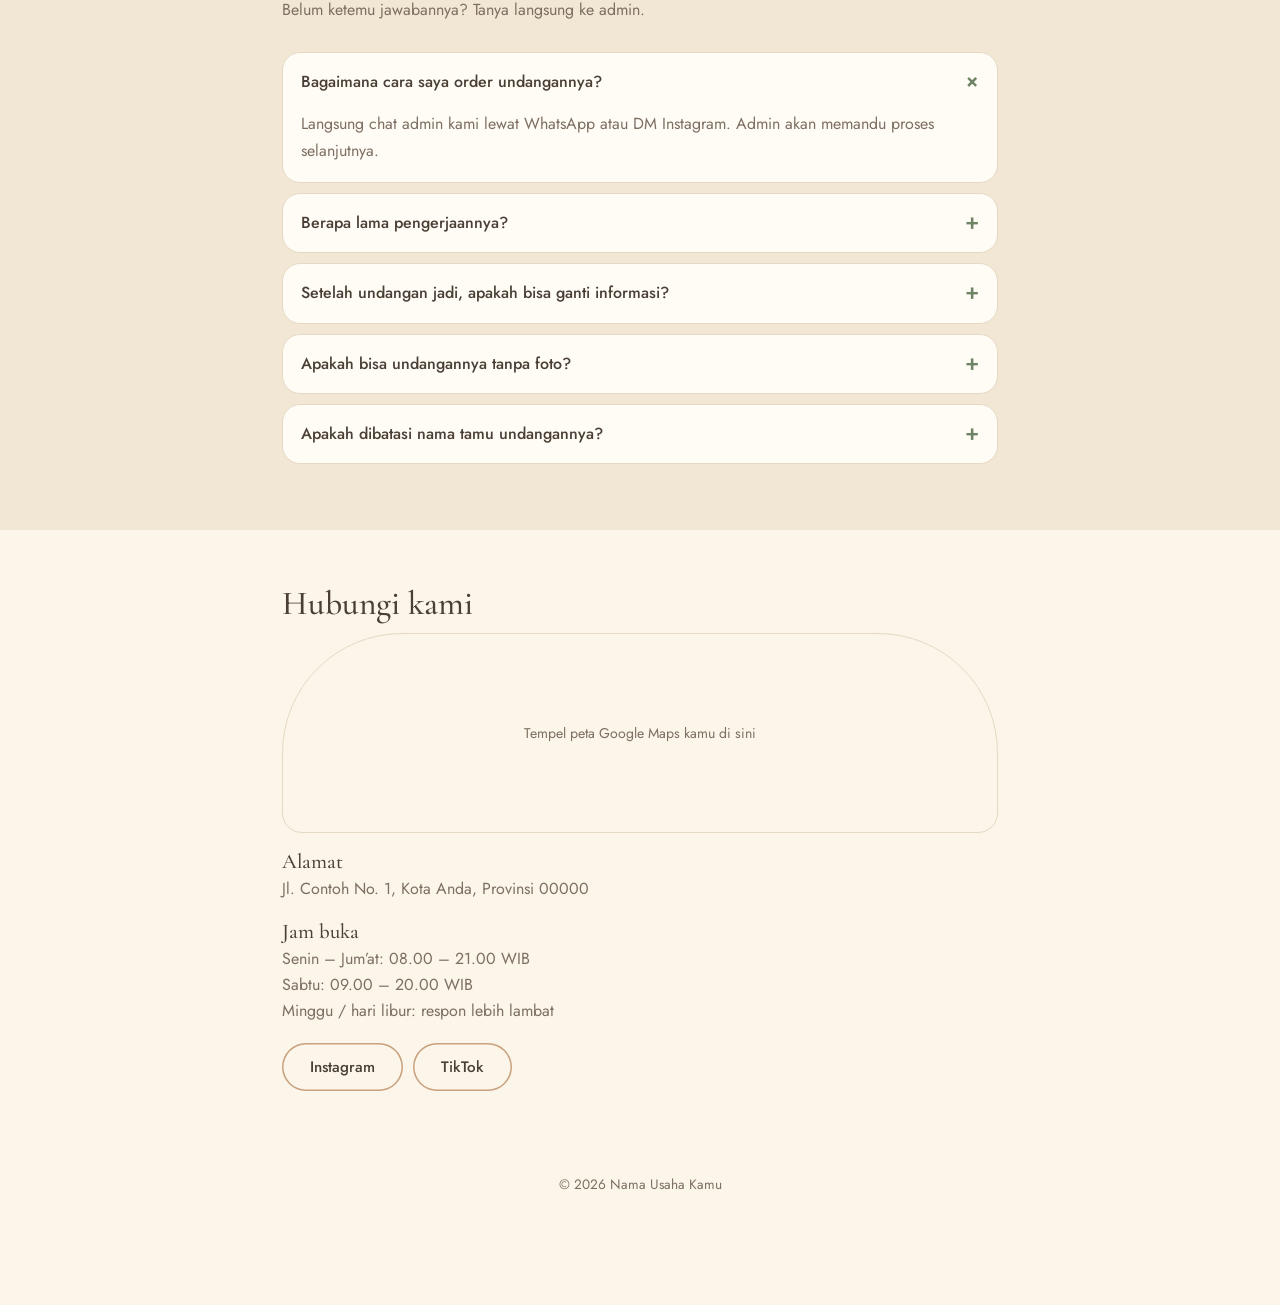
==== commit 944fa3df: "Add files via upload" ====
--- a/index.html
+++ b/index.html
@@ -1,343 +1,176 @@
-
 <!DOCTYPE html>
 <html lang="id">
 <head>
-  <meta charset="UTF-8">
-  <meta name="viewport" content="width=device-width, initial-scale=1.0">
-  <meta name="theme-color" content="#faf7f2">
-
-  <title>Rumah Undangan — Undangan Digital Elegan</title>
-  <meta name="description" content="Buat momen istimewamu semakin berkesan bersama Rumah Undangan.">
-
-  <link rel="preconnect" href="https://fonts.googleapis.com">
-  <link rel="preconnect" href="https://fonts.gstatic.com" crossorigin>
-  <link href="https://fonts.googleapis.com/css2?family=DM+Sans:wght@400;500;600;700&family=Playfair+Display:wght@400;500;600;700&display=swap" rel="stylesheet">
-
-  <link rel="stylesheet" href="assets/css/style.css">
-  <link rel="stylesheet" href="assets/css/themes.css">
+<meta charset="utf-8">
+<meta name="viewport" content="width=device-width, initial-scale=1, viewport-fit=cover">
+<title>Undangan Digital Pernikahan</title>
+<link href="https://fonts.googleapis.com/css2?family=Cormorant+Garamond:ital,wght@0,500;0,600;1,500&family=Jost:wght@400;500;600&display=swap" rel="stylesheet">
+<style>
+:root{--bg:#fbf5ea;--sand:#f2e7d4;--card:#fffcf6;--ink:#4a3f35;--mute:#7d6f61;--sage:#9aac8d;--sage-d:#6f8465;--rose:#e6c4b8;--latte:#c9a27e;--line:#e6d9c3;--on-sage:#fff;
+--serif:"Cormorant Garamond",Georgia,serif;--sans:Jost,system-ui,sans-serif;
+box-sizing:border-box;padding-top:env(safe-area-inset-top,0px);padding-bottom:env(safe-area-inset-bottom,0px)}
+@media (prefers-color-scheme:dark){:root:not([data-theme="light"]){--bg:#1f1b17;--sand:#2a2520;--card:#29241f;--ink:#f3eadb;--mute:#b9ab98;--line:#3d352c;--sage-d:#a9bd9b}}
+:root[data-theme="dark"]{--bg:#1f1b17;--sand:#2a2520;--card:#29241f;--ink:#f3eadb;--mute:#b9ab98;--line:#3d352c;--sage-d:#a9bd9b}
+html{scroll-behavior:smooth;scroll-padding-top:env(safe-area-inset-top,0px)}
+*,*:before,*:after{box-sizing:inherit}
+body{margin:0;background:var(--bg);color:var(--ink);font:400 1rem/1.65 var(--sans)}
+section{padding:56px 22px;max-width:760px;margin:0 auto}
+h1,h2,h3{font-family:var(--serif);font-weight:500;line-height:1.1;margin:0}
+h2{font-size:2.1rem;margin-bottom:10px}
+.sub{color:var(--mute);margin:0 0 28px;max-width:40ch}
+.btn{display:inline-block;background:var(--sage-d);color:#fff;text-decoration:none;border:0;border-radius:999px;padding:13px 28px;font:500 .95rem var(--sans);cursor:pointer}
+.btn.ghost{background:transparent;color:var(--ink);box-shadow:inset 0 0 0 1.5px var(--latte)}
+.btn:focus-visible,.tab:focus-visible,summary:focus-visible{outline:3px solid var(--sage-d);outline-offset:3px}
+.hero{padding-top:44px;text-align:center}
+.hero h1{font-size:clamp(2.6rem,11vw,4.2rem);font-style:italic;margin-bottom:14px}
+.hero p{color:var(--mute);margin:0 auto 26px;max-width:32ch}
+.hero .cta{display:flex;gap:10px;justify-content:center;flex-wrap:wrap}
+.stage{position:relative;height:430px;margin-top:40px}
+.stage:before{content:"";position:absolute;left:50%;top:10px;width:300px;height:400px;transform:translateX(-50%);border-radius:150px 150px 24px 24px;background:var(--sand)}
+.dev{position:absolute;width:176px;height:350px;border-radius:30px;background:var(--card);border:7px solid #fff;box-shadow:0 24px 40px rgba(110,80,50,.18);overflow:hidden;text-align:center}
+.dev.a{left:calc(50% - 150px);top:40px;transform:rotate(-6deg)}
+.dev.b{left:calc(50% - 20px);top:12px;transform:rotate(5deg)}
+.arch{margin:26px auto 0;width:110px;height:150px;border-radius:55px 55px 8px 8px;background:linear-gradient(#e9cfc2,#c9a27e)}
+.dev small{display:block;font-size:.62rem;color:var(--mute);margin-top:14px}
+.dev strong{font:italic 500 1.5rem var(--serif);display:block;margin-top:2px}
+.dev em{display:inline-block;margin-top:12px;background:var(--sage-d);color:#fff;font-style:normal;font-size:.62rem;border-radius:999px;padding:5px 14px}
+.dev.b{background:linear-gradient(var(--rose),var(--card) 55%)}
+.dev.b .arch{background:linear-gradient(#cfd9c4,#9aac8d);height:130px}
+.alt{background:var(--sand);max-width:none}
+.alt>.in{max-width:716px;margin:0 auto}
+.perks{display:grid;gap:14px}
+.perk{display:flex;gap:16px;align-items:center;background:var(--card);border-radius:22px;padding:18px 20px;border:1px solid var(--line)}
+.perk i{flex:0 0 52px;height:52px;border-radius:26px 26px 8px 8px;background:var(--rose);display:flex;align-items:center;justify-content:center;font-style:normal;font-size:1.4rem}
+.perk:nth-child(2) i{background:#d6dfcb}.perk:nth-child(3) i{background:#ecd9bb}
+.perk h3{font-size:1.35rem}.perk p{margin:2px 0 0;color:var(--mute);font-size:.92rem}
+.lines{display:grid;gap:22px}
+.line{display:flex;gap:18px;background:var(--card);border-radius:28px;padding:16px;border:1px solid var(--line);align-items:center}
+.th{flex:0 0 40%;aspect-ratio:3/4;border-radius:90px 90px 14px 14px;display:flex;align-items:flex-end;justify-content:center;padding-bottom:16px;font:italic 500 1.3rem var(--serif);color:#fff;text-align:center}
+.line.s .th{background:linear-gradient(#b9c7ad,#7f9573)}
+.line.p .th{background:linear-gradient(#e6c4b8,#b98a77)}
+.line h3{font-size:1.7rem;margin-bottom:6px}.line p{margin:0 0 14px;color:var(--mute);font-size:.92rem}
+.line .btn{display:block;text-align:center;margin-top:8px;padding:10px}
+.tabs{display:flex;gap:8px;overflow-x:auto;padding:2px 2px 14px;margin:0 -22px 14px;padding-inline:22px;scrollbar-width:none}
+.tab{flex:none;border:1px solid var(--latte);background:transparent;color:var(--ink);border-radius:999px;padding:9px 18px;font:500 .88rem var(--sans);cursor:pointer}
+.tab[aria-selected="true"]{background:var(--ink);color:var(--bg);border-color:var(--ink)}
+.grid{display:grid;grid-template-columns:1fr 1fr;gap:14px}
+.card{background:var(--card);border-radius:22px;border:1px solid var(--line);padding:10px 10px 14px}
+.card .img{aspect-ratio:4/5;border-radius:80px 80px 12px 12px;display:flex;align-items:flex-end;justify-content:center;padding-bottom:14px;color:#fff;font:italic 500 1.15rem var(--serif);position:relative}
+.card .tag{position:absolute;top:14px;left:50%;transform:translateX(-50%);background:var(--card);color:var(--sage-d);font:600 .68rem var(--sans);border-radius:999px;padding:3px 10px;white-space:nowrap}
+.card h3{font-size:1.2rem;margin:12px 6px 0}
+.old{margin:2px 6px 0;color:var(--mute);text-decoration:line-through;font-size:.82rem}
+.price{margin:0 6px 10px;font-weight:600}
+.card .btn{display:block;text-align:center;padding:9px;font-size:.85rem}
+.steps{display:grid;gap:12px;counter-reset:s;padding:0;list-style:none;margin:0}
+.steps li{counter-increment:s;display:flex;gap:14px;align-items:flex-start;background:var(--card);border:1px solid var(--line);border-radius:20px;padding:16px}
+.steps li:before{content:counter(s);flex:none;width:34px;height:34px;border-radius:50%;background:var(--sage);color:#fff;font:600 1.1rem var(--serif);display:flex;align-items:center;justify-content:center}
+.steps b{display:block;font:500 1.2rem var(--serif)}.steps span{color:var(--mute);font-size:.92rem}
+details{background:var(--card);border:1px solid var(--line);border-radius:18px;margin-bottom:10px}
+summary{padding:16px 18px;cursor:pointer;font-weight:500;list-style:none;display:flex;justify-content:space-between;gap:10px}
+summary::-webkit-details-marker{display:none}
+summary:after{content:"+";font-size:1.4rem;line-height:1;color:var(--sage-d);transition:transform .2s}
+details[open] summary:after{transform:rotate(45deg)}
+details p{margin:0;padding:0 18px 18px;color:var(--mute)}
+.contact{display:grid;gap:18px}
+.map{height:200px;border-radius:120px 120px 20px 20px;background:var(--bg);border:1px solid var(--line);display:flex;align-items:center;justify-content:center;text-align:center;padding:30px;color:var(--mute);font-size:.88rem}
+.contact h3{font-size:1.3rem;margin-bottom:2px}.contact p{margin:0;color:var(--mute)}
+.soc{display:flex;gap:10px;flex-wrap:wrap}
+footer{text-align:center;color:var(--mute);font-size:.85rem;padding:26px 22px 110px}
+.wa{position:fixed;right:16px;bottom:calc(16px + env(safe-area-inset-bottom,0px));display:flex;align-items:center;gap:8px;background:var(--sage-d);color:#fff;text-decoration:none;border-radius:999px;padding:13px 20px;font-weight:500;box-shadow:0 10px 24px rgba(70,60,40,.28);z-index:20}
+.wa svg{width:22px;height:22px;fill:#fff}
+@media (prefers-reduced-motion:no-preference){.dev.a{animation:fl 6s ease-in-out infinite}.dev.b{animation:fl 6s ease-in-out -3s infinite}}
+@keyframes fl{50%{translate:0 -8px}}
+@media (min-width:640px){.perks{grid-template-columns:repeat(3,1fr)}.grid{grid-template-columns:repeat(4,1fr)}.lines{grid-template-columns:1fr 1fr}.line{flex-direction:column;text-align:center}.th{flex:none;width:70%}}
+</style>
 </head>
-
 <body>
-
-  <header class="navbar">
-    <a href="#" class="brand">Rumah<span>Undangan.</span></a>
-
-    <button class="menu-toggle" id="menuToggle" aria-label="Buka menu" aria-expanded="false">
-      ☰
-    </button>
-
-    <nav class="nav-links" id="navLinks">
-      <a href="#home">Beranda</a>
-      <a href="#tentang">Tentang</a>
-      <a href="#tema">Koleksi Tema</a>
-      <a href="#fitur">Keunggulan</a>
-      <a href="#kontak" class="nav-cta">Pesan Undangan</a>
-    </nav>
-  </header>
-
-  <main>
-
-    <section class="hero" id="home">
-      <div class="hero-content">
-        <span class="eyebrow">THE ART OF CELEBRATING LOVE</span>
-
-        <h1>Awali Cerita Indahmu<br>
-          <em>dengan sebuah undangan.</em>
-        </h1>
-
-        <p>
-          Setiap kisah cinta memiliki cerita yang istimewa.
-          Abadikan momen bahagiamu melalui undangan digital
-          yang elegan dan penuh makna.
-        </p>
-
-        <div class="hero-actions">
-          <a href="#tema" class="btn-primary">Jelajahi Koleksi</a>
-          <a href="#tentang" class="btn-secondary">Kenali Kami</a>
-        </div>
-
-        <div class="hero-note">
-          Dibuat dengan cinta, untuk momen paling berharga.
-        </div>
-      </div>
-
-      <div class="hero-decoration">
-        <div class="decoration-card">
-          <span class="card-small">THE WEDDING OF</span>
-          <div class="card-names">A & D</div>
-          <div class="card-line"></div>
-          <span class="card-date">A BEAUTIFUL BEGINNING</span>
-        </div>
-      </div>
-    </section>
-
-    <section class="intro section" id="tentang">
-      <span class="eyebrow">ABOUT US</span>
-      <h2>Lebih dari sekadar<br>sebuah undangan.</h2>
-      <p>
-        Rumah Undangan hadir untuk membantu setiap pasangan
-        membagikan kabar bahagia dengan cara yang indah,
-        praktis, dan mudah dikenang.
-      </p>
-    </section>
-
-    
-<section class="themes section" id="tema">
-
-  <div class="section-heading">
-    <div>
-      <span class="eyebrow">OUR COLLECTION</span>
-      <h2>Temukan gaya ceritamu.</h2>
-    </div>
-    <p>Pilih desain undangan yang paling menggambarkan kisah istimewamu.</p>
+<section class="hero" id="atas">
+  <h1>Kabar bahagia, dikirim dengan indah.</h1>
+  <p>Undangan pernikahan digital yang lembut, rapi, dan siap dibagikan lewat WhatsApp.</p>
+  <div class="cta"><a class="btn" href="#tema">Lihat pilihan tema</a><a class="btn ghost" href="#order">Cara order</a></div>
+  <div class="stage" aria-hidden="true">
+    <div class="dev a"><div class="arch"></div><small>The Wedding Of</small><strong>Habib &amp; Adiba</strong><small>Minggu, 29 Desember 2024</small></div>
+    <div class="dev b"><div class="arch"></div><small>Kepada Bapak/Ibu/Saudara/i</small><strong>Nama Tamu</strong><em>Buka Undangan</em></div>
   </div>
-
-  <div class="theme-filters">
-    <button class="filter-btn active" data-filter="all">Semua Tema</button>
-    <button class="filter-btn" data-filter="elegant">Elegant</button>
-    <button class="filter-btn" data-filter="minimal">Minimalis</button>
-    <button class="filter-btn" data-filter="floral">Floral</button>
-    <button class="filter-btn" data-filter="malay">Melayu</button>
-    <button class="filter-btn" data-filter="classic">Classic</button>
-  </div>
-
-  <div class="theme-grid">
-
-    <article class="theme-card catalog-card"
-      data-category="elegant"
-      data-name="Elegant Romance"
-      data-code="RU001">
-
-      <div class="theme-preview preview-elegant">
-        <span>THE WEDDING OF</span>
-        <strong>Amara & Dimas</strong>
-        <small>Forever begins here</small>
-      </div>
-
-      <div class="theme-info">
-        <h3>Elegant Romance</h3>
-        <div class="theme-code">CODE: RU001</div>
-        <p class="theme-description">Nuansa romantis dengan warna cream dan sentuhan klasik.</p>
-        <div class="theme-actions">
-          <button class="preview-theme">Lihat Preview</button>
-          <button class="order-theme">Pesan</button>
-        </div>
-      </div>
-    </article>
-
-    <article class="theme-card catalog-card"
-      data-category="minimal"
-      data-name="Modern Minimalist"
-      data-code="RU002">
-
-      <div class="theme-preview preview-minimal">
-        <span>THE WEDDING OF</span>
-        <strong>Sarah & Arkan</strong>
-        <small>Two hearts, one story</small>
-      </div>
-
-      <div class="theme-info">
-        <h3>Modern Minimalist</h3>
-        <div class="theme-code">CODE: RU002</div>
-        <p class="theme-description">Desain bersih dan sederhana dengan sentuhan modern.</p>
-        <div class="theme-actions">
-          <button class="preview-theme">Lihat Preview</button>
-          <button class="order-theme">Pesan</button>
-        </div>
-      </div>
-    </article>
-
-    <article class="theme-card catalog-card"
-      data-category="floral"
-      data-name="Floral Memories"
-      data-code="RU003">
-
-      <div class="theme-preview preview-floral">
-        <span>THE WEDDING OF</span>
-        <strong>Alia & Farhan</strong>
-        <small>A timeless celebration</small>
-      </div>
-
-      <div class="theme-info">
-        <h3>Floral Memories</h3>
-        <div class="theme-code">CODE: RU003</div>
-        <p class="theme-description">Nuansa bunga lembut untuk pernikahan romantis.</p>
-        <div class="theme-actions">
-          <button class="preview-theme">Lihat Preview</button>
-          <button class="order-theme">Pesan</button>
-        </div>
-      </div>
-    </article>
-
-    <article class="theme-card catalog-card"
-      data-category="malay"
-      data-name="Malay Heritage"
-      data-code="RU004">
-
-      <div class="theme-preview preview-malay">
-        <span>THE WEDDING OF</span>
-        <strong>Aidil & Dayah</strong>
-        <small>Adat berseri, kasih bersemi</small>
-      </div>
-
-      <div class="theme-info">
-        <h3>Malay Heritage</h3>
-        <div class="theme-code">CODE: RU004</div>
-        <p class="theme-description">Inspirasi adat Melayu dengan nuansa tradisional.</p>
-        <div class="theme-actions">
-          <button class="preview-theme">Lihat Preview</button>
-          <button class="order-theme">Pesan</button>
-        </div>
-      </div>
-    </article>
-
-    <article class="theme-card catalog-card"
-      data-category="classic"
-      data-name="Golden Classic"
-      data-code="RU005">
-
-      <div class="theme-preview preview-classic">
-        <span>THE WEDDING OF</span>
-        <strong>Rizky & Putri</strong>
-        <small>Our forever story</small>
-      </div>
-
-      <div class="theme-info">
-        <h3>Golden Classic</h3>
-        <div class="theme-code">CODE: RU005</div>
-        <p class="theme-description">Perpaduan warna emas dan gaya klasik elegan.</p>
-        <div class="theme-actions">
-          <button class="preview-theme">Lihat Preview</button>
-          <button class="order-theme">Pesan</button>
-        </div>
-      </div>
-    </article>
-
-    <article class="theme-card catalog-card"
-      data-category="elegant"
-      data-name="Dark Luxury"
-      data-code="RU006">
-
-      <div class="theme-preview preview-dark">
-        <span>THE WEDDING OF</span>
-        <strong>Nadia & Fajar</strong>
-        <small>Forever and always</small>
-      </div>
-
-      <div class="theme-info">
-        <h3>Dark Luxury</h3>
-        <div class="theme-code">CODE: RU006</div>
-        <p class="theme-description">Tampilan mewah dengan nuansa gelap dan keemasan.</p>
-        <div class="theme-actions">
-          <button class="preview-theme">Lihat Preview</button>
-          <button class="order-theme">Pesan</button>
-        </div>
-      </div>
-    </article>
-
-  </div>
-
 </section>
 
-<div class="theme-modal" id="themeModal">
-  <div class="modal-content">
-    <button class="modal-close" aria-label="Tutup">&times;</button>
-    <div class="modal-preview"></div>
-    <h3 class="modal-title">Nama Tema</h3>
-    <p class="modal-description"></p>
+<section class="alt"><div class="in">
+  <h2>Kenapa pilih kami</h2>
+  <p class="sub">Tiga hal yang kami jaga di setiap undangan.</p>
+  <div class="perks">
+    <div class="perk"><i>⚡</i><div><h3>Pengerjaan cepat</h3><p>Data lengkap, undangan segera siap.</p></div></div>
+    <div class="perk"><i>🤝</i><div><h3>Garansi hari-H</h3><p>Kami standby sampai acara berlangsung.</p></div></div>
+    <div class="perk"><i>🎨</i><div><h3>Desain premium</h3><p>Detail halus, tampil elegan di semua layar.</p></div></div>
   </div>
-</div>
-    
-      <div class="section-heading">
-        <div>
-          <span class="eyebrow">OUR COLLECTION</span>
-          <h2>Temukan gaya ceritamu.</h2>
-        </div>
-        <p>Beragam pilihan desain untuk hari istimewamu.</p>
-      </div>
+</div></section>
 
-      <div class="theme-grid">
-        <article class="theme-card">
-          <div class="theme-preview theme-one">
-            <span>THE WEDDING OF</span>
-            <strong>Amara & Dimas</strong>
-            <small>Forever begins here</small>
-          </div>
-          <div class="theme-info">
-            <h3>Elegant Romance</h3>
-            <span>01 / ELEGANT</span>
-          </div>
-        </article>
+<section>
+  <h2>Dua gaya untuk harimu</h2>
+  <p class="sub">Mulai dari yang sederhana hingga yang penuh nuansa seni.</p>
+  <div class="lines">
+    <div class="line s"><div class="th">Adiba &amp; Habib</div><div><h3>Tema Spesial</h3><p>Simple dan elegan. Minimalis dengan fitur lengkap.</p><a class="btn" href="#tema" data-go="0">Dengan foto</a><a class="btn ghost" href="#tema" data-go="1">Tanpa foto</a></div></div>
+    <div class="line p"><div class="th">Habib &amp; Adiba</div><div><h3>Tema Premium</h3><p>Vintage art dengan fitur yang lengkap.</p><a class="btn" href="#tema" data-go="4">Dengan foto</a><a class="btn ghost" href="#tema" data-go="5">Tanpa foto</a></div></div>
+  </div>
+</section>
 
-        <article class="theme-card">
-          <div class="theme-preview theme-two">
-            <span>THE WEDDING OF</span>
-            <strong>Sarah & Arkan</strong>
-            <small>Two hearts, one story</small>
-          </div>
-          <div class="theme-info">
-            <h3>Modern Minimalist</h3>
-            <span>02 / MINIMALIST</span>
-          </div>
-        </article>
+<section class="alt" id="tema"><div class="in">
+  <h2>Pilihan tema</h2>
+  <p class="sub">Pilih kategori, lalu ketuk “Lihat contoh”.</p>
+  <div class="tabs" role="tablist" id="tabs"></div>
+  <div class="grid" id="grid"></div>
+</div></section>
 
-        <article class="theme-card">
-          <div class="theme-preview theme-three">
-            <span>THE WEDDING OF</span>
-            <strong>Alia & Farhan</strong>
-            <small>A timeless celebration</small>
-          </div>
-          <div class="theme-info">
-            <h3>Floral Memories</h3>
-            <span>03 / FLORAL</span>
-          </div>
-        </article>
-      </div>
-    </section>
+<section id="order">
+  <h2>Cara order</h2>
+  <p class="sub">Tiga langkah, tanpa ribet.</p>
+  <ol class="steps">
+    <li><div><b>Pilih tema</b><span>Pilih yang paling cocok dengan gayamu.</span></div></li>
+    <li><div><b>Chat admin</b><span>Lewat WhatsApp atau DM Instagram, lalu kirim datamu.</span></div></li>
+    <li><div><b>Undangan jadi</b><span>Cek, revisi bila perlu, lalu bagikan ke tamu.</span></div></li>
+  </ol>
+</section>
 
-    <section class="features section" id="fitur">
-      <span class="eyebrow">WHY CHOOSE US</span>
-      <h2>Dirancang untuk memudahkanmu.</h2>
+<section class="alt"><div class="in">
+  <h2>Pertanyaan umum</h2>
+  <p class="sub">Belum ketemu jawabannya? Tanya langsung ke admin.</p>
+  <details open><summary>Bagaimana cara saya order undangannya?</summary><p>Langsung chat admin kami lewat WhatsApp atau DM Instagram. Admin akan memandu proses selanjutnya.</p></details>
+  <details><summary>Berapa lama pengerjaannya?</summary><p>Isi jawabanmu di sini, misalnya 1–2 hari kerja setelah data lengkap.</p></details>
+  <details><summary>Setelah undangan jadi, apakah bisa ganti informasi?</summary><p>Isi jawabanmu di sini.</p></details>
+  <details><summary>Apakah bisa undangannya tanpa foto?</summary><p>Bisa. Pilih kategori “Tanpa Foto” pada tema yang kamu suka.</p></details>
+  <details><summary>Apakah dibatasi nama tamu undangannya?</summary><p>Isi jawabanmu di sini.</p></details>
+</div></section>
 
-      <div class="feature-grid">
-        <article>
-          <div class="feature-icon">♡</div>
-          <h3>Desain Eksklusif</h3>
-          <p>Tampilan undangan indah dan elegan untuk momen spesial.</p>
-        </article>
+<section id="kontak">
+  <h2>Hubungi kami</h2>
+  <div class="contact">
+    <div class="map">Tempel peta Google Maps kamu di sini</div>
+    <div><h3>Alamat</h3><p>Jl. Contoh No. 1, Kota Anda, Provinsi 00000</p></div>
+    <div><h3>Jam buka</h3><p>Senin – Jum’at: 08.00 – 21.00 WIB<br>Sabtu: 09.00 – 20.00 WIB<br>Minggu / hari libur: respon lebih lambat</p></div>
+    <div class="soc"><a class="btn ghost" href="#">Instagram</a><a class="btn ghost" href="#">TikTok</a></div>
+  </div>
+</section>
+<footer>© 2026 Nama Usaha Kamu</footer>
 
-        <article>
-          <div class="feature-icon">✉</div>
-          <h3>Mudah Dibagikan</h3>
-          <p>Satu tautan untuk dibagikan kepada keluarga dan sahabat.</p>
-        </article>
+<a class="wa" href="https://wa.me/6281234567890"><svg viewBox="0 0 24 24"><path d="M12 2a10 10 0 0 0-8.6 15.1L2 22l5-1.3A10 10 0 1 0 12 2zm5.2 14c-.2.6-1.3 1.2-1.8 1.2-.5.1-1 .2-3.2-.7-2.700-1.100-4.400-3.800-4.500-4-.1-.2-1.100-1.400-1.100-2.700s.7-1.900.9-2.200c.2-.2.500-.3.700-.3h.5c.2 0 .4 0 .6.500l.8 2c.1.200.1.300 0 .5l-.3.400-.4.500c-.1.100-.3.300-.1.600.2.300.8 1.300 1.700 2.100 1.100 1 2 1.300 2.300 1.400.3.100.5.100.6-.1l.9-1.100c.2-.3.400-.2.600-.1l2 1c.3.100.5.200.5.300.1.100.1.700-.1 1.300z"/></svg>Chat admin</a>
 
-        <article>
-          <div class="feature-icon">✧</div>
-          <h3>Fitur Lengkap</h3>
-          <p>RSVP, ucapan, lokasi acara, dan informasi pernikahan.</p>
-        </article>
-      </div>
-    </section>
-
-    <section class="closing section" id="kontak">
-      <span class="eyebrow">YOUR STORY STARTS HERE</span>
-      <h2>Jadikan momenmu<br>sebuah kenangan indah.</h2>
-      <p>Kami siap membantu mewujudkan undangan impianmu.</p>
-      <a href="https://wa.me/62XXXXXXXXXXX" class="btn-primary">
-        Hubungi Kami
-      </a>
-    </section>
-
-  </main>
-
-  <footer>
-    <a href="#" class="brand">Rumah<span>Undangan.</span></a>
-    <p>© 2026 Rumah Undangan. Dibuat dengan cinta.</p>
-  </footer>
-
-  <script src="assets/js/main.js"></script>
-  <script src="assets/js/themes.js"></script>
-
+<script>
+var cats=["Spesial Foto","Spesial Tanpa Foto","Minimalist Luxury Foto","Minimalist Luxury Tanpa Foto","Premium Motion Foto","Premium Motion Tanpa Foto"];
+var grads=[["#b9c7ad","#7f9573"],["#e6c4b8","#b98a77"],["#d9c3a0","#a98558"],["#c8d0c0","#8b9a82"]];
+var cur=0,tabs=document.getElementById("tabs"),grid=document.getElementById("grid");
+function rp(n){return "Rp. "+n.toLocaleString("id-ID")}
+function render(){
+  tabs.innerHTML="";
+  cats.forEach(function(c,i){var b=document.createElement("button");b.className="tab";b.type="button";b.setAttribute("role","tab");b.setAttribute("aria-selected",i===cur);b.textContent=c;b.onclick=function(){cur=i;render()};tabs.appendChild(b)});
+  var base=cats[cur].split(" ")[0];
+  grid.innerHTML="";
+  for(var n=1;n<=4;n++){
+    var g=grads[n-1],d=document.createElement("div");d.className="card";
+    d.innerHTML='<div class="img" style="background:linear-gradient('+g[0]+','+g[1]+')"><span class="tag">Diskon 40%</span>'+base+' 0'+n+'</div><h3>'+base+' 0'+n+'</h3><p class="old">'+rp(210000)+'</p><p class="price">'+rp(132000)+'</p><a class="btn" href="#">Lihat contoh</a>';
+    grid.appendChild(d);
+  }
+}
+render();
+document.querySelectorAll("[data-go]").forEach(function(a){a.addEventListener("click",function(){cur=+a.dataset.go;render()})});
+</script>
 </body>
 </html>
